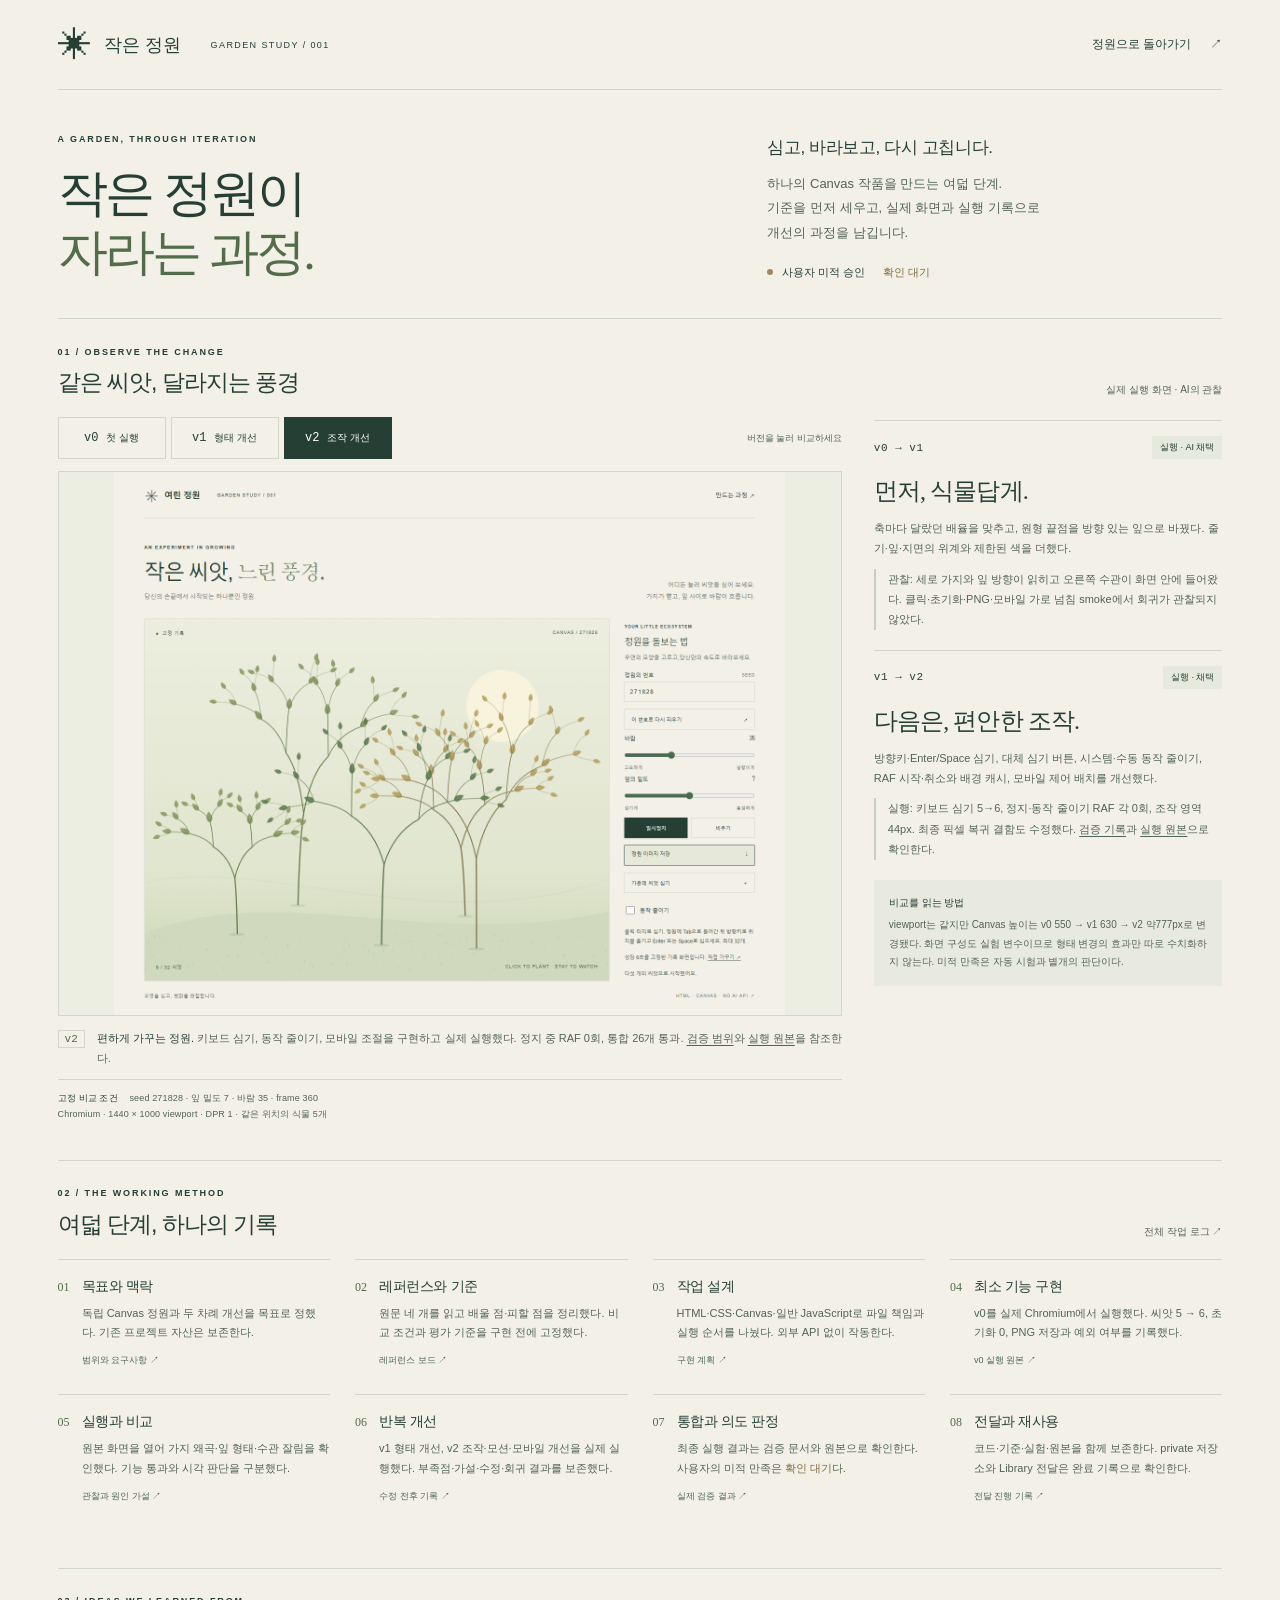
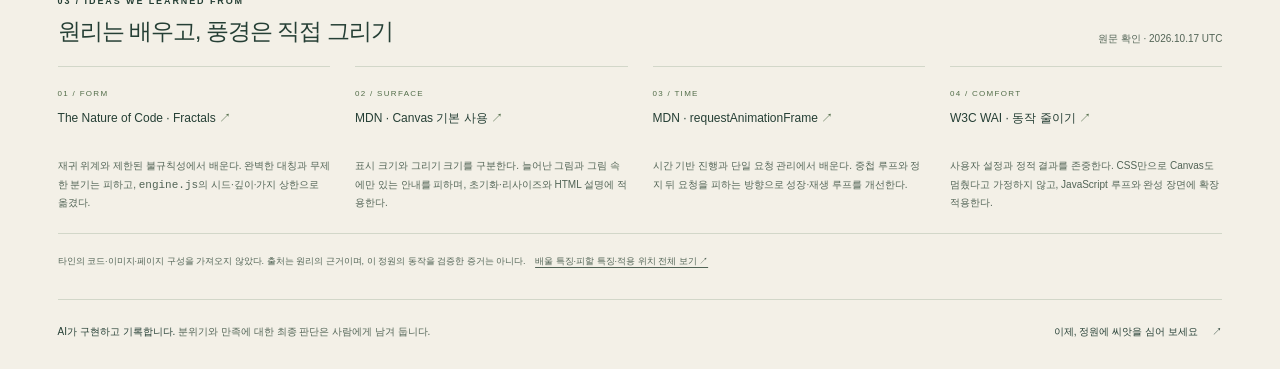
==== process.html @ 90a835bb "feat(v2): add keyboard, reduced motion and mobile controls with verified evidence" ====
<!doctype html>
<html lang="ko">
<head>
  <meta charset="utf-8">
  <meta name="viewport" content="width=device-width, initial-scale=1">
  <meta name="theme-color" content="#f3f0e7">
  <title>작은 정원 — 만드는 과정</title>
  <link rel="icon" href="data:,">
  <link rel="stylesheet" href="process.css">
</head>
<body>
  <a class="skip-link" href="#process">본문으로 건너뛰기</a>
  <div class="page">
    <header class="masthead">
      <a class="brand" href="index.html"><span class="brand-mark" aria-hidden="true">✳</span> 작은 정원 <span class="edition">GARDEN STUDY / 001</span></a>
      <a class="return-link" href="index.html">정원으로 돌아가기 <span aria-hidden="true">↗</span></a>
    </header>

    <main id="process">
      <section class="introduction" aria-labelledby="page-title">
        <div>
          <p class="eyebrow">A GARDEN, THROUGH ITERATION</p>
          <h1 id="page-title">작은 정원이<br> <em>자라는 과정.</em></h1>
        </div>
        <div class="intro-copy">
          <p class="lead">심고, 바라보고, 다시 고칩니다.</p>
          <p>하나의 Canvas 작품을 만드는 여덟 단계.<br>기준을 먼저 세우고, 실제 화면과 실행 기록으로<br class="desktop-break"> 개선의 과정을 남깁니다.</p>
          <div class="approval"><span class="status-dot" aria-hidden="true"></span><span>사용자 미적 승인 <strong>확인 대기</strong></span></div>
        </div>
      </section>

      <section class="comparison" aria-labelledby="comparison-title">
        <div class="section-heading">
          <div><p class="eyebrow">01 / OBSERVE THE CHANGE</p><h2 id="comparison-title">같은 씨앗, 달라지는 풍경</h2></div>
          <span class="section-note">실제 실행 화면 · AI의 관찰</span>
        </div>
        <div class="comparison-layout">
          <fieldset class="version-switch">
            <legend class="visually-hidden">비교할 버전 선택</legend>
            <input class="version-input" type="radio" name="version" id="version-v0">
            <input class="version-input" type="radio" name="version" id="version-v1">
            <input class="version-input" type="radio" name="version" id="version-v2" checked>
            <div class="switch-labels">
              <label for="version-v0"><b>v0</b><span>첫 실행</span></label>
              <label for="version-v1"><b>v1</b><span>형태 개선</span></label>
              <label for="version-v2"><b>v2</b><span>조작 개선</span></label>
              <span class="switch-hint">버전을 눌러 비교하세요</span>
            </div>
            <div class="frames">
              <figure class="frame frame-v0">
                <a href="evidence/v0-desktop.png" aria-label="v0 데스크톱 원본 이미지 열기"><img src="evidence/v0-desktop.png" alt="v0 정원. 원형 끝점과 가로로 넓어진 가지가 보이는 최소 기능 화면." width="1440" height="1000" loading="lazy"></a>
                <figcaption><span class="frame-number">v0</span><span><strong>동작하는 첫 정원.</strong> 씨앗 심기와 조절·저장 기능을 실행했다. 원형 잎과 서로 다른 축 배율로 가지가 도식처럼 보이고 오른쪽 수관이 잘렸다.</span></figcaption>
              </figure>
              <figure class="frame frame-v1">
                <a href="evidence/v1-desktop.png" aria-label="v1 데스크톱 원본 이미지 열기"><img src="evidence/v1-desktop.png" alt="v1 정원. 세로로 선 줄기, 방향을 가진 잎과 층진 지면을 적용한 화면." width="1440" height="1000"></a>
                <figcaption><span class="frame-number">v1</span><span><strong>식물의 형태가 읽히도록.</strong> 동일 축 배율, 곡선 가지와 방향성 잎, 제한된 색과 지면을 적용했다. AI가 원본을 비교해 렌더 개선을 채택했다.</span></figcaption>
              </figure>
              <figure class="frame frame-v2">
                <a href="evidence/v2-desktop.png" aria-label="v2 데스크톱 원본 이미지 열기"><img src="evidence/v2-desktop.png" alt="v2 고정 비교 화면. 실행 결과와 최종 판정은 별도 검증 기록에서 확인." width="1440" height="1000" loading="lazy"></a>
                <figcaption><span class="frame-number">v2</span><span><strong>편하게 가꾸는 정원.</strong> 키보드 심기, 동작 줄이기, 모바일 조절을 구현하고 실제 실행했다. 정지 중 RAF 0회, 통합 26개 통과. <a href="docs/tests.md">검증 범위</a>와 <a href="evidence/v2-run.json">실행 원본</a>을 참조한다.</span></figcaption>
              </figure>
            </div>
            <p class="protocol"><span>고정 비교 조건</span> seed 271828 · 잎 밀도 7 · 바람 35 · frame 360<br>Chromium · 1440 × 1000 viewport · DPR 1 · 같은 위치의 식물 5개</p>
          </fieldset>

          <aside class="iteration-notes" aria-label="실제 수정 요약과 비교의 한계">
            <article class="iteration-card">
              <p class="iteration-kicker">v0 → v1 <span class="pill">실행 · AI 채택</span></p>
              <h3>먼저, 식물답게.</h3>
              <p>축마다 달랐던 배율을 맞추고, 원형 끝점을 방향 있는 잎으로 바꿨다. 줄기·잎·지면의 위계와 제한된 색을 더했다.</p>
              <p class="observation">관찰: 세로 가지와 잎 방향이 읽히고 오른쪽 수관이 화면 안에 들어왔다. 클릭·초기화·PNG·모바일 가로 넘침 smoke에서 회귀가 관찰되지 않았다.</p>
            </article>
            <article class="iteration-card">
              <p class="iteration-kicker">v1 → v2 <span class="pill">실행 · 채택</span></p>
              <h3>다음은, 편안한 조작.</h3>
              <p>방향키·Enter/Space 심기, 대체 심기 버튼, 시스템·수동 동작 줄이기, RAF 시작·취소와 배경 캐시, 모바일 제어 배치를 개선했다.</p>
              <p class="observation">실행: 키보드 심기 5→6, 정지·동작 줄이기 RAF 각 0회, 조작 영역 44px. 최종 픽셀 복귀 결함도 수정했다. <a href="docs/tests.md">검증 기록</a>과 <a href="evidence/v2-run.json">실행 원본</a>으로 확인한다.</p>
            </article>
            <p class="comparison-caveat"><strong>비교를 읽는 방법</strong> viewport는 같지만 Canvas 높이는 v0 550 → v1 630 → v2 약777px로 변경됐다. 화면 구성도 실험 변수이므로 형태 변경의 효과만 따로 수치화하지 않는다. 미적 만족은 자동 시험과 별개의 판단이다.</p>
          </aside>
        </div>
      </section>

      <section class="workflow" aria-labelledby="workflow-title">
        <div class="section-heading">
          <div><p class="eyebrow">02 / THE WORKING METHOD</p><h2 id="workflow-title">여덟 단계, 하나의 기록</h2></div>
          <a class="text-link" href="docs/log.md">전체 작업 로그 <span aria-hidden="true">↗</span></a>
        </div>
        <ol class="steps">
          <li><span class="step-number">01</span><div><h3>목표와 맥락</h3><p>독립 Canvas 정원과 두 차례 개선을 목표로 정했다. 기존 프로젝트 자산은 보존한다.</p><a href="docs/requirements.md">범위와 요구사항 ↗</a></div></li>
          <li><span class="step-number">02</span><div><h3>레퍼런스와 기준</h3><p>원문 네 개를 읽고 배울 점·피할 점을 정리했다. 비교 조건과 평가 기준을 구현 전에 고정했다.</p><a href="docs/references.md">레퍼런스 보드 ↗</a></div></li>
          <li><span class="step-number">03</span><div><h3>작업 설계</h3><p>HTML·CSS·Canvas·일반 JavaScript로 파일 책임과 실행 순서를 나눴다. 외부 API 없이 작동한다.</p><a href="docs/plan.md">구현 계획 ↗</a></div></li>
          <li><span class="step-number">04</span><div><h3>최소 기능 구현</h3><p>v0를 실제 Chromium에서 실행했다. 씨앗 5 → 6, 초기화 0, PNG 저장과 예외 여부를 기록했다.</p><a href="evidence/v0-run.json">v0 실행 원본 ↗</a></div></li>
          <li><span class="step-number">05</span><div><h3>실행과 비교</h3><p>원본 화면을 열어 가지 왜곡·잎 형태·수관 잘림을 확인했다. 기능 통과와 시각 판단을 구분했다.</p><a href="docs/experiments.md">관찰과 원인 가설 ↗</a></div></li>
          <li><span class="step-number">06</span><div><h3>반복 개선</h3><p>v1 형태 개선, v2 조작·모션·모바일 개선을 실제 실행했다. 부족점·가설·수정·회귀 결과를 보존했다.</p><a href="docs/experiments.md">수정 전후 기록 ↗</a></div></li>
          <li><span class="step-number">07</span><div><h3>통합과 의도 판정</h3><p>최종 실행 결과는 검증 문서와 원본으로 확인한다. 사용자의 미적 만족은 <strong>확인 대기</strong>다.</p><a href="docs/tests.md">실제 검증 결과 ↗</a></div></li>
          <li><span class="step-number">08</span><div><h3>전달과 재사용</h3><p>코드·기준·실험·원본을 함께 보존한다. private 저장소와 Library 전달은 완료 기록으로 확인한다.</p><a href="docs/log.md">전달 진행 기록 ↗</a></div></li>
        </ol>
      </section>

      <section class="references" aria-labelledby="references-title">
        <div class="section-heading">
          <div><p class="eyebrow">03 / IDEAS WE LEARNED FROM</p><h2 id="references-title">원리는 배우고, 풍경은 직접 그리기</h2></div>
          <span class="section-note">원문 확인 · 2026.10.17 UTC</span>
        </div>
        <div class="reference-grid">
          <article><span class="reference-number">01 / FORM</span><h3><a href="https://natureofcode.com/fractals/">The Nature of Code · Fractals <span aria-hidden="true">↗</span></a></h3><p>재귀 위계와 제한된 불규칙성에서 배운다. 완벽한 대칭과 무제한 분기는 피하고, <code>engine.js</code>의 시드·깊이·가지 상한으로 옮겼다.</p></article>
          <article><span class="reference-number">02 / SURFACE</span><h3><a href="https://developer.mozilla.org/en-US/docs/Web/API/Canvas_API/Tutorial/Basic_usage">MDN · Canvas 기본 사용 <span aria-hidden="true">↗</span></a></h3><p>표시 크기와 그리기 크기를 구분한다. 늘어난 그림과 그림 속에만 있는 안내를 피하며, 초기화·리사이즈와 HTML 설명에 적용한다.</p></article>
          <article><span class="reference-number">03 / TIME</span><h3><a href="https://developer.mozilla.org/en-US/docs/Web/API/Window/requestAnimationFrame">MDN · requestAnimationFrame <span aria-hidden="true">↗</span></a></h3><p>시간 기반 진행과 단일 요청 관리에서 배운다. 중첩 루프와 정지 뒤 요청을 피하는 방향으로 성장·재생 루프를 개선한다.</p></article>
          <article><span class="reference-number">04 / COMFORT</span><h3><a href="https://www.w3.org/WAI/WCAG22/Techniques/css/C39">W3C WAI · 동작 줄이기 <span aria-hidden="true">↗</span></a></h3><p>사용자 설정과 정적 결과를 존중한다. CSS만으로 Canvas도 멈췄다고 가정하지 않고, JavaScript 루프와 완성 장면에 확장 적용한다.</p></article>
        </div>
        <p class="source-note">타인의 코드·이미지·페이지 구성을 가져오지 않았다. 출처는 원리의 근거이며, 이 정원의 동작을 검증한 증거는 아니다. <a href="docs/references.md">배울 특징·피할 특징·적용 위치 전체 보기 ↗</a></p>
      </section>

      <footer class="page-footer">
        <p><strong>AI가 구현하고 기록합니다.</strong> 분위기와 만족에 대한 최종 판단은 사람에게 남겨 둡니다.</p>
        <a href="index.html">이제, 정원에 씨앗을 심어 보세요 <span aria-hidden="true">↗</span></a>
      </footer>
    </main>
  </div>
</body>
</html>
---- process.css ----
:root{color-scheme:light;--paper:#f3f0e7;--ink:#253f35;--muted:#526456;--line:#d2d7c9;--sage:#526d49;--light:#e6eadc;--ochre:#806b3e;font-family:Arial,'Malgun Gothic',sans-serif;color:var(--ink);background:var(--paper);font-synthesis:none}
*{box-sizing:border-box}body{margin:0}a{color:inherit;text-decoration:none}a:hover{text-decoration:underline;text-underline-offset:4px}a:focus-visible{outline:3px solid #a15f32;outline-offset:5px}button,input,label,a{touch-action:manipulation}p{margin:0}h1,h2,h3{font-weight:500;margin:0}code{font:11px Consolas,monospace;overflow-wrap:anywhere}.page{max-width:1390px;padding:0 4.5%;margin:0 auto}.masthead{height:90px;display:flex;align-items:center;justify-content:space-between;border-bottom:1px solid var(--line);gap:20px}.brand{font-size:18px;font-weight:700;display:flex;align-items:center;gap:12px}.brand-mark{font-size:34px;font-weight:400;line-height:1}.edition{font-size:9px;font-weight:400;letter-spacing:1.4px;margin-left:18px}.return-link{font-size:12px}.return-link span{margin-left:16px}.introduction{display:grid;grid-template-columns:1.45fr 1fr;gap:50px;align-items:end;padding:42px 0 36px}.eyebrow{font-size:9px;letter-spacing:1.9px;font-weight:600;line-height:1.5}h1{font-size:50px;line-height:1.18;letter-spacing:-2.8px;margin-top:17px}h1 em{font-family:Georgia,'Batang',serif;font-style:normal;color:var(--sage)}.intro-copy{padding-bottom:2px}.intro-copy>p{font-size:13px;line-height:1.85;color:var(--muted)}.intro-copy .lead{font-size:17px;color:var(--ink);margin-bottom:9px;letter-spacing:-.4px}.approval{display:flex;align-items:center;gap:9px;margin-top:20px;font-size:11px}.approval strong{font-weight:600;margin-left:14px;color:var(--ochre)}.status-dot{height:6px;width:6px;border-radius:50%;background:#a18b59;flex:none}.section-heading{display:flex;justify-content:space-between;align-items:flex-end;gap:20px;margin-bottom:19px}.section-heading h2{font-size:23px;letter-spacing:-1px;margin-top:8px}.section-note,.text-link{font-size:10px;color:var(--muted);line-height:1.6}.comparison{border-top:1px solid var(--line);padding-top:27px}.comparison-layout{display:grid;grid-template-columns:minmax(0,1.8fr) minmax(250px,.8fr);gap:32px;align-items:start}.version-switch{margin:0;padding:0;border:0;min-width:0}.version-input,.visually-hidden{position:absolute;width:1px;height:1px;padding:0;margin:-1px;overflow:hidden;clip:rect(0,0,0,0);white-space:nowrap;border:0}.switch-labels{display:flex;align-items:center;gap:5px;padding-bottom:12px}.switch-labels label{display:flex;gap:8px;align-items:center;justify-content:center;min-height:42px;min-width:108px;padding:9px 13px;border:1px solid var(--line);cursor:pointer;font-size:10px;transition:background .15s,color .15s}.switch-labels b{font:12px Consolas,monospace}.switch-labels label:hover{background:#e7eadf}.switch-hint{margin-left:auto;color:var(--muted);font-size:9px}#version-v0:checked~.switch-labels label[for=version-v0],#version-v1:checked~.switch-labels label[for=version-v1],#version-v2:checked~.switch-labels label[for=version-v2]{background:var(--ink);border-color:var(--ink);color:#fff}#version-v0:focus-visible~.switch-labels label[for=version-v0],#version-v1:focus-visible~.switch-labels label[for=version-v1],#version-v2:focus-visible~.switch-labels label[for=version-v2]{outline:3px solid #a15f32;outline-offset:3px}.frame{display:none;margin:0}.frame>a{display:block;border:1px solid var(--line);background:#eceee2}.frame img{display:block;width:100%;height:auto;aspect-ratio:1.44;object-fit:contain}#version-v0:checked~.frames .frame-v0,#version-v1:checked~.frames .frame-v1,#version-v2:checked~.frames .frame-v2{display:block}figcaption{display:flex;align-items:flex-start;gap:12px;font-size:11px;line-height:1.75;padding:13px 0 11px;color:var(--muted)}figcaption strong{font-weight:500;color:var(--ink)}figcaption a{text-decoration:underline;text-underline-offset:3px}.frame-number{font:11px Consolas,monospace;color:var(--sage);border:1px solid var(--line);padding:2px 6px;flex:none;margin-top:1px}.protocol{font-size:9px;line-height:1.8;color:var(--muted);border-top:1px solid var(--line);padding-top:10px;letter-spacing:.15px}.protocol>span{display:inline-block;color:var(--ink);margin-right:9px}.iteration-notes{padding-top:3px}.iteration-card{padding:15px 0 20px;border-top:1px solid var(--line)}.iteration-kicker{display:flex;align-items:center;justify-content:space-between;gap:10px;font:11px Consolas,monospace;letter-spacing:.5px}.pill{font:9px Arial,'Malgun Gothic',sans-serif;letter-spacing:0;background:var(--light);padding:5px 8px;white-space:nowrap}.pill.pending{background:#ebe4d3;color:#77643b}.iteration-card h3{font-family:Georgia,'Batang',serif;font-size:24px;letter-spacing:-.9px;margin:16px 0 11px}.iteration-card>p:not(.iteration-kicker){font-size:11px;line-height:1.85;color:var(--muted)}.iteration-card .observation{margin-top:10px;padding-left:12px;border-left:2px solid #c5cfba}.observation a,.comparison-caveat a{text-decoration:underline;text-underline-offset:3px}.comparison-caveat{font-size:10px;line-height:1.85;color:var(--muted);padding:14px 15px;background:#e9eadf}.comparison-caveat strong{display:block;font-weight:500;color:var(--ink);margin-bottom:4px}.workflow,.references{margin-top:38px;padding-top:26px;border-top:1px solid var(--line)}.steps{list-style:none;display:grid;grid-template-columns:repeat(4,minmax(0,1fr));margin:0;padding:0;gap:0 25px}.steps li{display:flex;gap:12px;padding:18px 0 19px;border-top:1px solid var(--line)}.step-number{font:12px Georgia,serif;color:var(--sage);padding-top:2px;flex:none}.steps h3{font-size:14px;letter-spacing:-.4px;margin-bottom:8px}.steps p{font-size:11px;color:var(--muted);line-height:1.8}.steps p strong{color:var(--ochre);font-weight:500}.steps a{display:inline-block;margin-top:8px;font-size:9px;color:#4d6950;min-height:24px;padding:3px 0}.reference-grid{display:grid;grid-template-columns:repeat(4,minmax(0,1fr));gap:25px}.reference-grid article{border-top:1px solid var(--line);padding-top:15px}.reference-number{font-size:8px;letter-spacing:1.3px;color:var(--sage)}.reference-grid h3{font-size:12px;line-height:1.6;margin:9px 0 10px;min-height:38px}.reference-grid h3 span{color:var(--sage)}.reference-grid p{font-size:10px;line-height:1.85;color:var(--muted)}.source-note{font-size:9px;line-height:1.85;color:var(--muted);padding-top:19px;margin-top:20px;border-top:1px solid var(--line)}.source-note a{margin-left:7px;text-decoration:underline;text-underline-offset:3px}.page-footer{border-top:1px solid var(--line);padding:23px 0 28px;margin-top:29px;display:flex;gap:20px;justify-content:space-between;align-items:center;font-size:10px;line-height:1.85;color:var(--muted)}.page-footer strong{font-weight:500;color:var(--ink)}.page-footer>a{color:var(--ink);white-space:nowrap}.page-footer>a span{margin-left:12px}.skip-link{position:absolute;top:-100px;left:16px;z-index:3;padding:12px 16px;background:var(--ink);color:white;font-size:13px}.skip-link:focus{top:12px}
@media(min-width:1600px){.page{padding:0 55px}}
@media(max-width:1000px){.comparison-layout{grid-template-columns:minmax(0,1.6fr) minmax(225px,1fr);gap:24px}.switch-hint{display:none}.switch-labels label{min-width:90px;padding:9px 11px}.steps,.reference-grid{grid-template-columns:repeat(2,minmax(0,1fr))}.reference-grid{row-gap:23px}.reference-grid h3{min-height:0}.iteration-card h3{font-size:22px}.introduction{grid-template-columns:1.2fr 1fr;gap:30px}.edition{margin-left:10px}.page-footer{align-items:flex-start}}
@media(max-width:720px){.page{padding:0 20px}.masthead{height:74px;gap:12px}.brand{font-size:16px;gap:8px}.brand-mark{font-size:29px}.edition{display:none}.return-link{font-size:10px}.return-link span{margin-left:4px}.introduction{grid-template-columns:1fr;gap:23px;padding:31px 0 29px}h1{font-size:40px;letter-spacing:-2px;margin-top:13px}h1 br{display:none}.intro-copy>p{font-size:12px}.intro-copy .lead{font-size:16px;margin-bottom:6px}.desktop-break{display:none}.approval{margin-top:14px}.comparison{padding-top:23px}.section-heading{gap:12px;align-items:flex-start;margin-bottom:16px}.section-heading h2{font-size:20px;letter-spacing:-.8px;margin-top:7px}.section-note{max-width:97px;text-align:right;font-size:9px;padding-top:1px}.comparison-layout{grid-template-columns:1fr;gap:24px}.switch-labels{gap:6px}.switch-labels label{min-height:44px;min-width:0;flex:1;padding:9px 7px}.frame img{width:100%}figcaption{font-size:11px;padding-top:12px}.protocol{font-size:9px}.iteration-notes{display:grid;grid-template-columns:1fr 1fr;gap:0 18px}.iteration-card{padding:14px 0}.iteration-kicker{display:block;font-size:10px}.pill{display:table;margin-top:9px}.iteration-card h3{font-size:20px;margin:13px 0 10px;line-height:1.35}.iteration-card>p:not(.iteration-kicker){font-size:10px}.iteration-card .observation{padding-left:9px}.comparison-caveat{grid-column:1/-1;margin-top:3px}.workflow,.references{margin-top:30px;padding-top:23px}.steps{gap:0 20px}.steps li{gap:9px;padding:15px 0}.steps h3{font-size:13px}.steps p{font-size:10px;line-height:1.9}.steps a{font-size:9px;min-height:32px;padding:7px 0}.reference-grid{gap:20px}.reference-grid h3{font-size:11px}.reference-grid p{font-size:10px}.text-link{font-size:9px;text-align:right;max-width:70px}.source-note{font-size:9px}.source-note a{display:inline-block;margin:5px 0 0}.page-footer{display:block;margin-top:24px;padding-top:20px;font-size:10px}.page-footer>a{display:inline-block;margin-top:15px;min-height:35px}.eyebrow{font-size:8px;letter-spacing:1.5px}}
@media(max-width:370px){.page{padding:0 16px}h1{font-size:35px}.iteration-notes{grid-template-columns:1fr}.comparison-caveat{grid-column:auto}.iteration-kicker{display:flex}.pill{display:inline-block;margin:0}.steps,.reference-grid{gap:0 15px}.reference-grid article{margin-bottom:17px}.switch-labels label{gap:5px}}
@media(prefers-reduced-motion:reduce){*,*::before,*::after{scroll-behavior:auto!important;transition:none!important}}
@media print{.page{max-width:none;padding:0}.masthead{height:60px}.return-link,.skip-link,.switch-labels,.approval .status-dot{display:none}.introduction{padding:24px 0;grid-template-columns:1fr 1fr}h1{font-size:36px}.comparison-layout{display:block}.frames .frame{display:block!important;break-inside:avoid;margin-bottom:20px}.frame img{max-height:400px;object-fit:contain}.iteration-notes{display:grid;grid-template-columns:1fr 1fr;gap:20px}.comparison-caveat{grid-column:1/-1}.steps,.reference-grid{grid-template-columns:repeat(2,minmax(0,1fr))}.steps li,.reference-grid article{break-inside:avoid}.source-note{margin-top:12px}a{color:var(--ink)}}
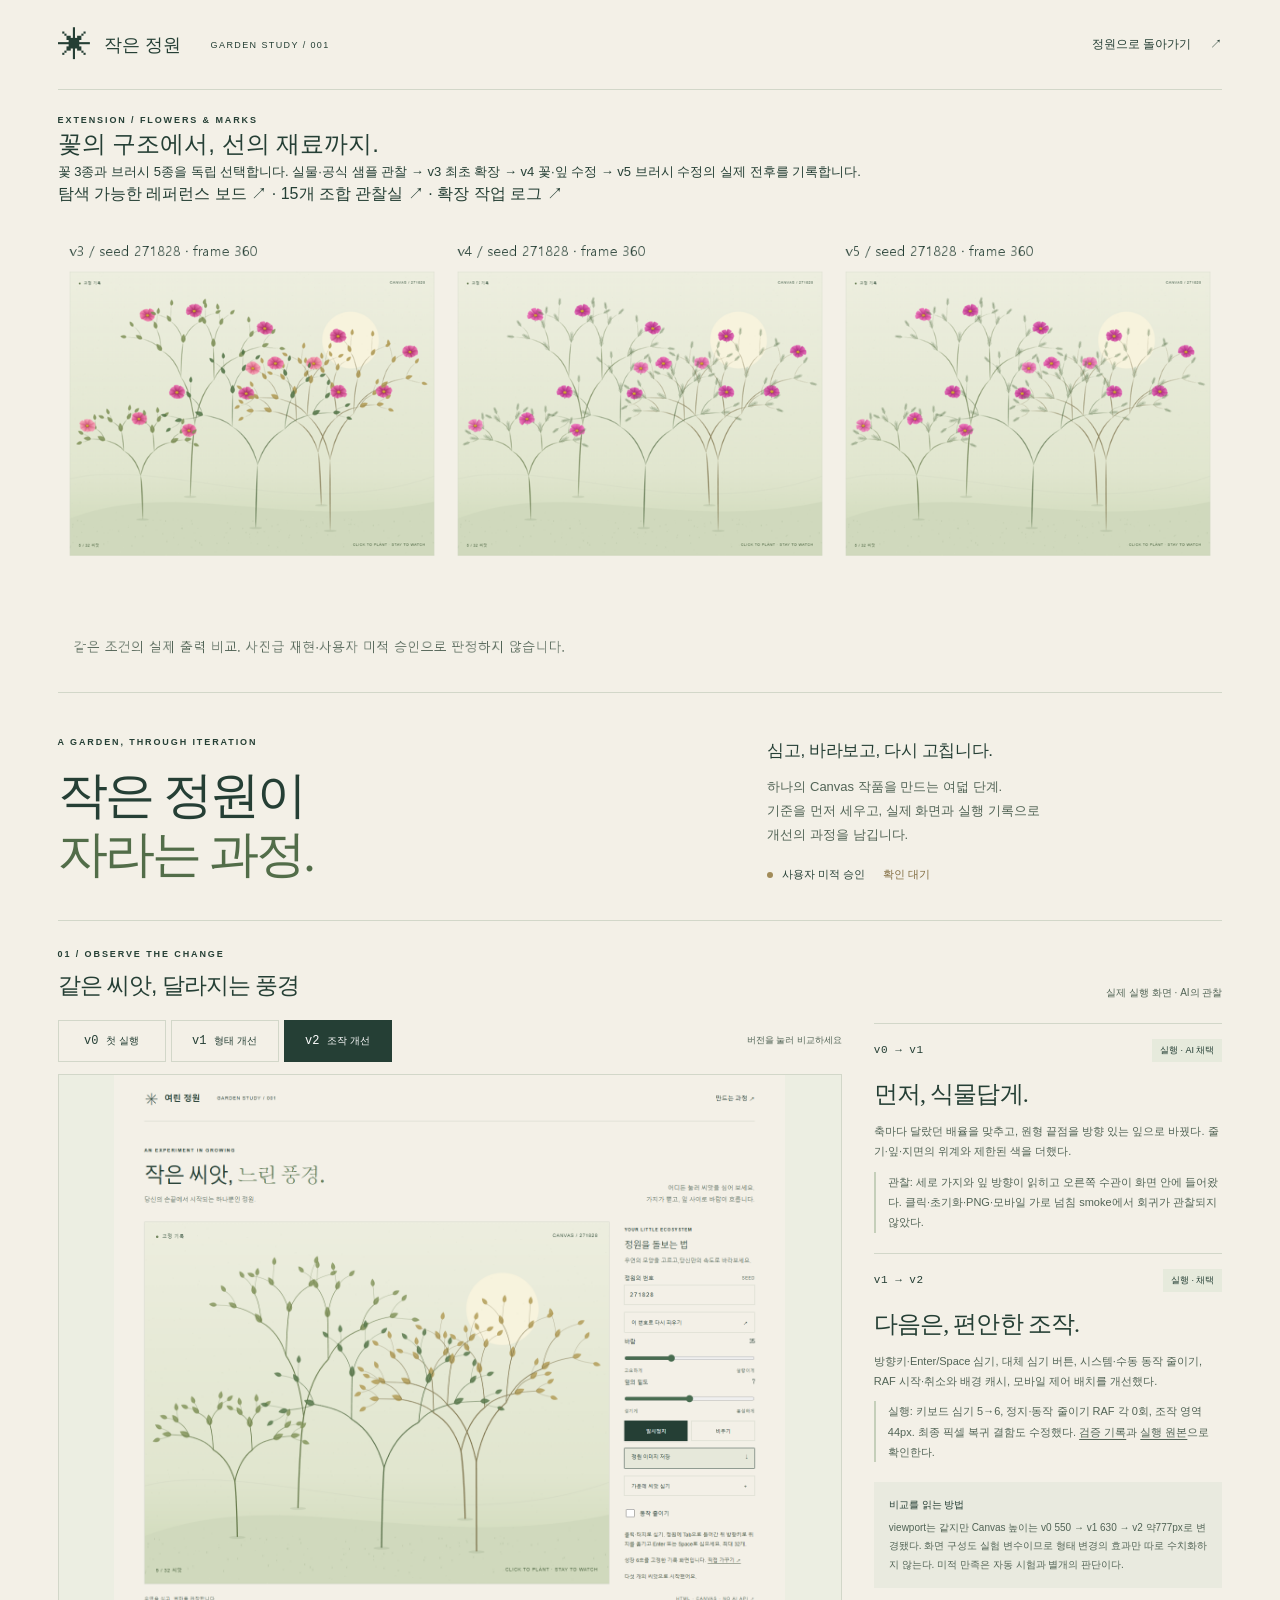
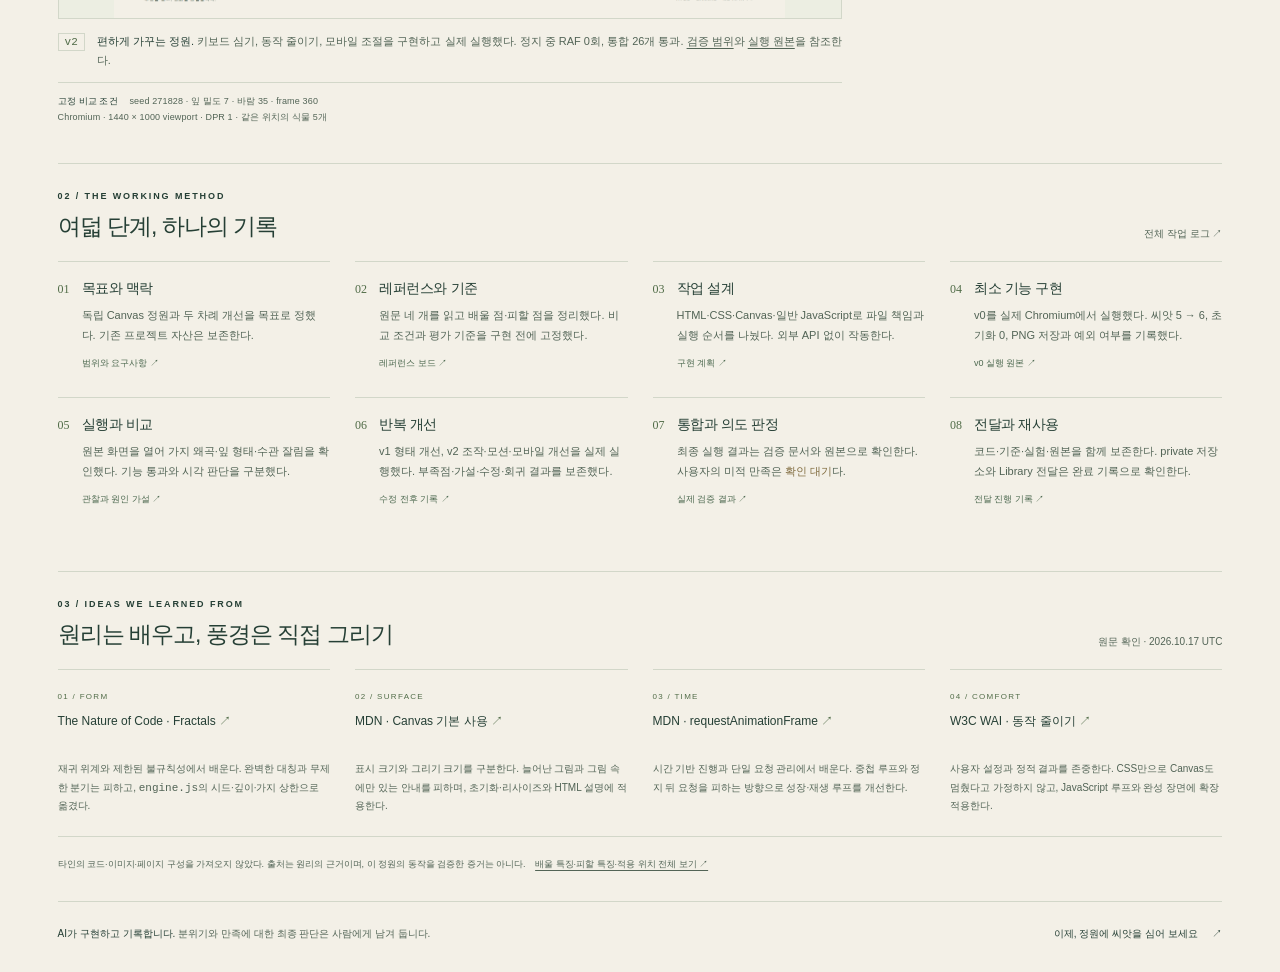
==== commit 6f1d1e8a: "feat(v5): refine mark textures and publish traceable botanical reference board" ====
--- a/process.html
+++ b/process.html
@@ -17,6 +17,8 @@
     </header>
 
     <main id="process">
+      <section style="padding:24px 0;border-bottom:1px solid #d2d7c9"><p class="eyebrow">EXTENSION / FLOWERS & MARKS</p><h2>꽃의 구조에서, 선의 재료까지.</h2><p style="font-size:13px;line-height:1.9">꽃 3종과 브러시 5종을 독립 선택합니다. 실물·공식 샘플 관찰 → v3 최초 확장 → v4 꽃·잎 수정 → v5 브러시 수정의 실제 전후를 기록합니다.</p><p><a href="reference.html">탐색 가능한 레퍼런스 보드 ↗</a> · <a href="study.html">15개 조합 관찰실 ↗</a> · <a href="docs/extension/log.md">확장 작업 로그 ↗</a></p><a href="evidence/extension/garden-evolution.png"><img src="evidence/extension/garden-evolution.png" alt="v3 최초 확장, v4 꽃 개선, v5 브러시 개선의 같은 조건 전체 정원 비교" style="display:block;width:100%;height:auto;margin-top:20px"></a></section>
+
       <section class="introduction" aria-labelledby="page-title">
         <div>
           <p class="eyebrow">A GARDEN, THROUGH ITERATION</p>
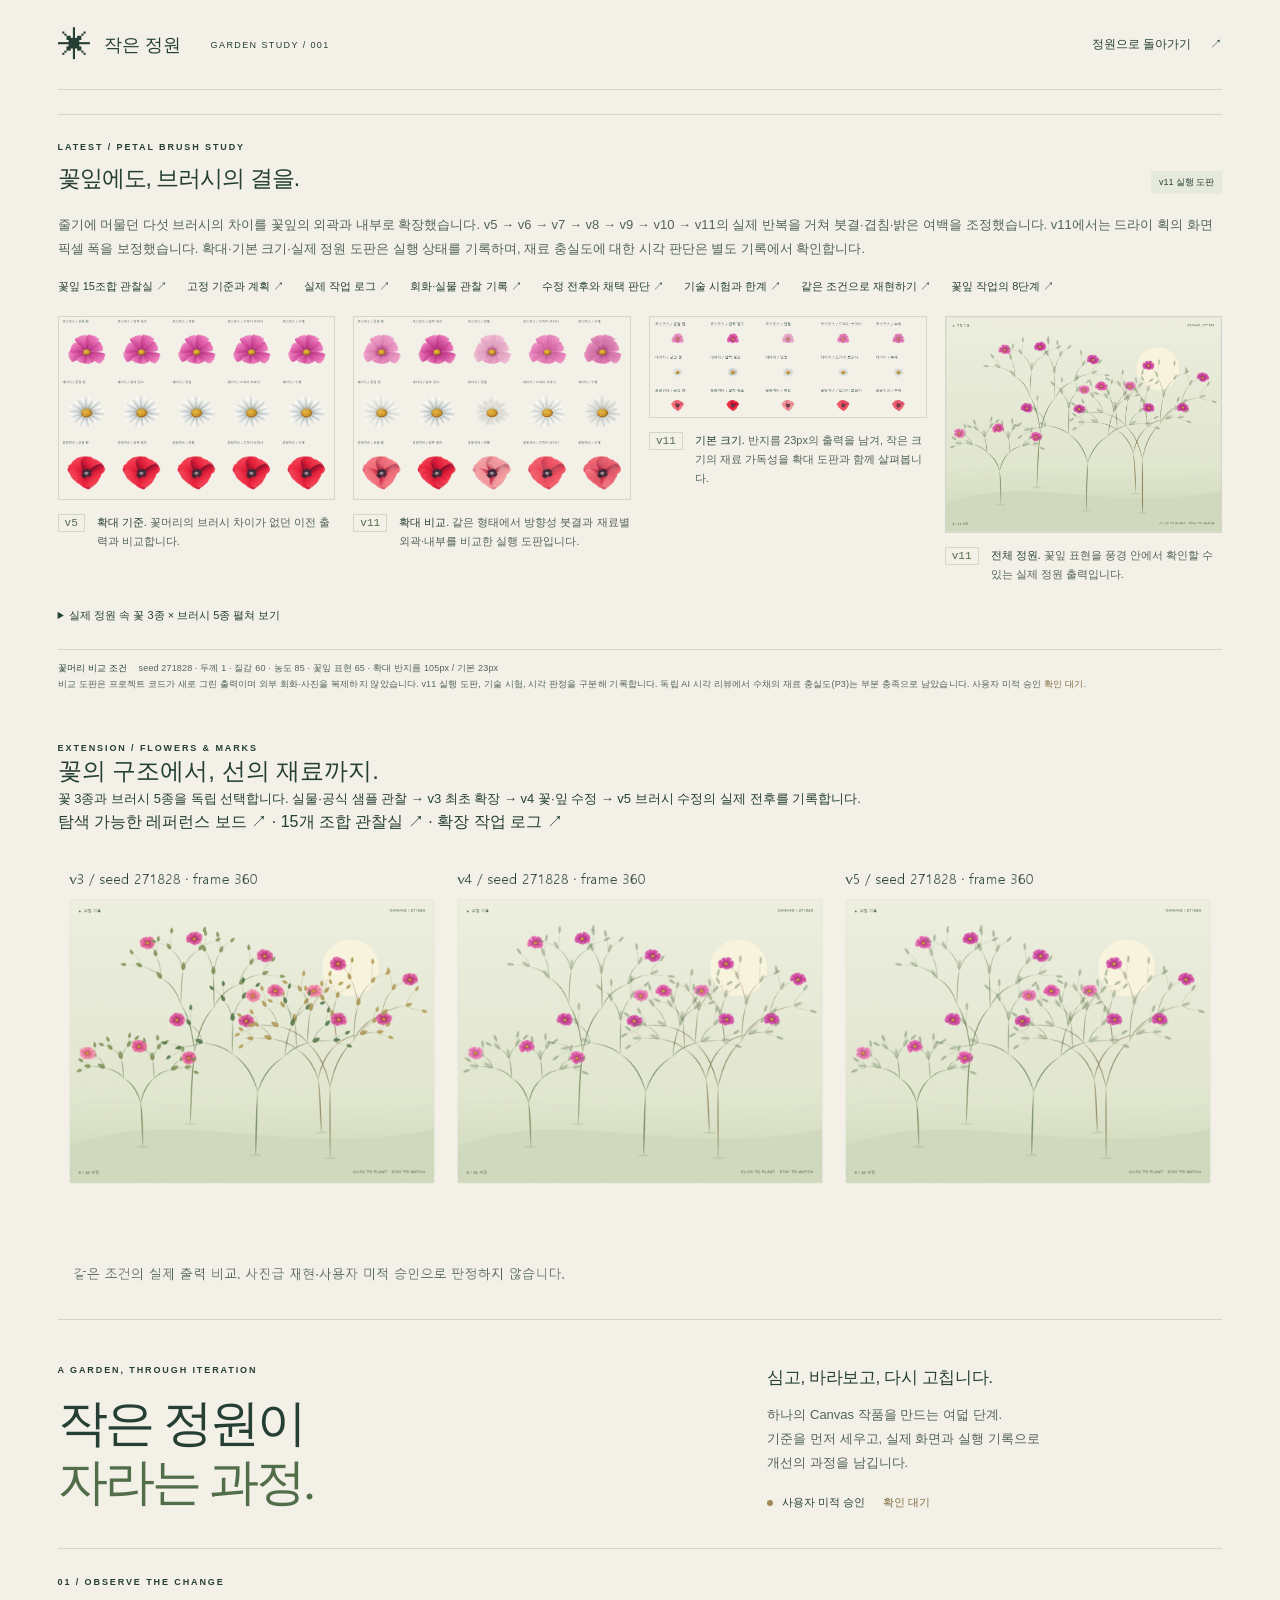
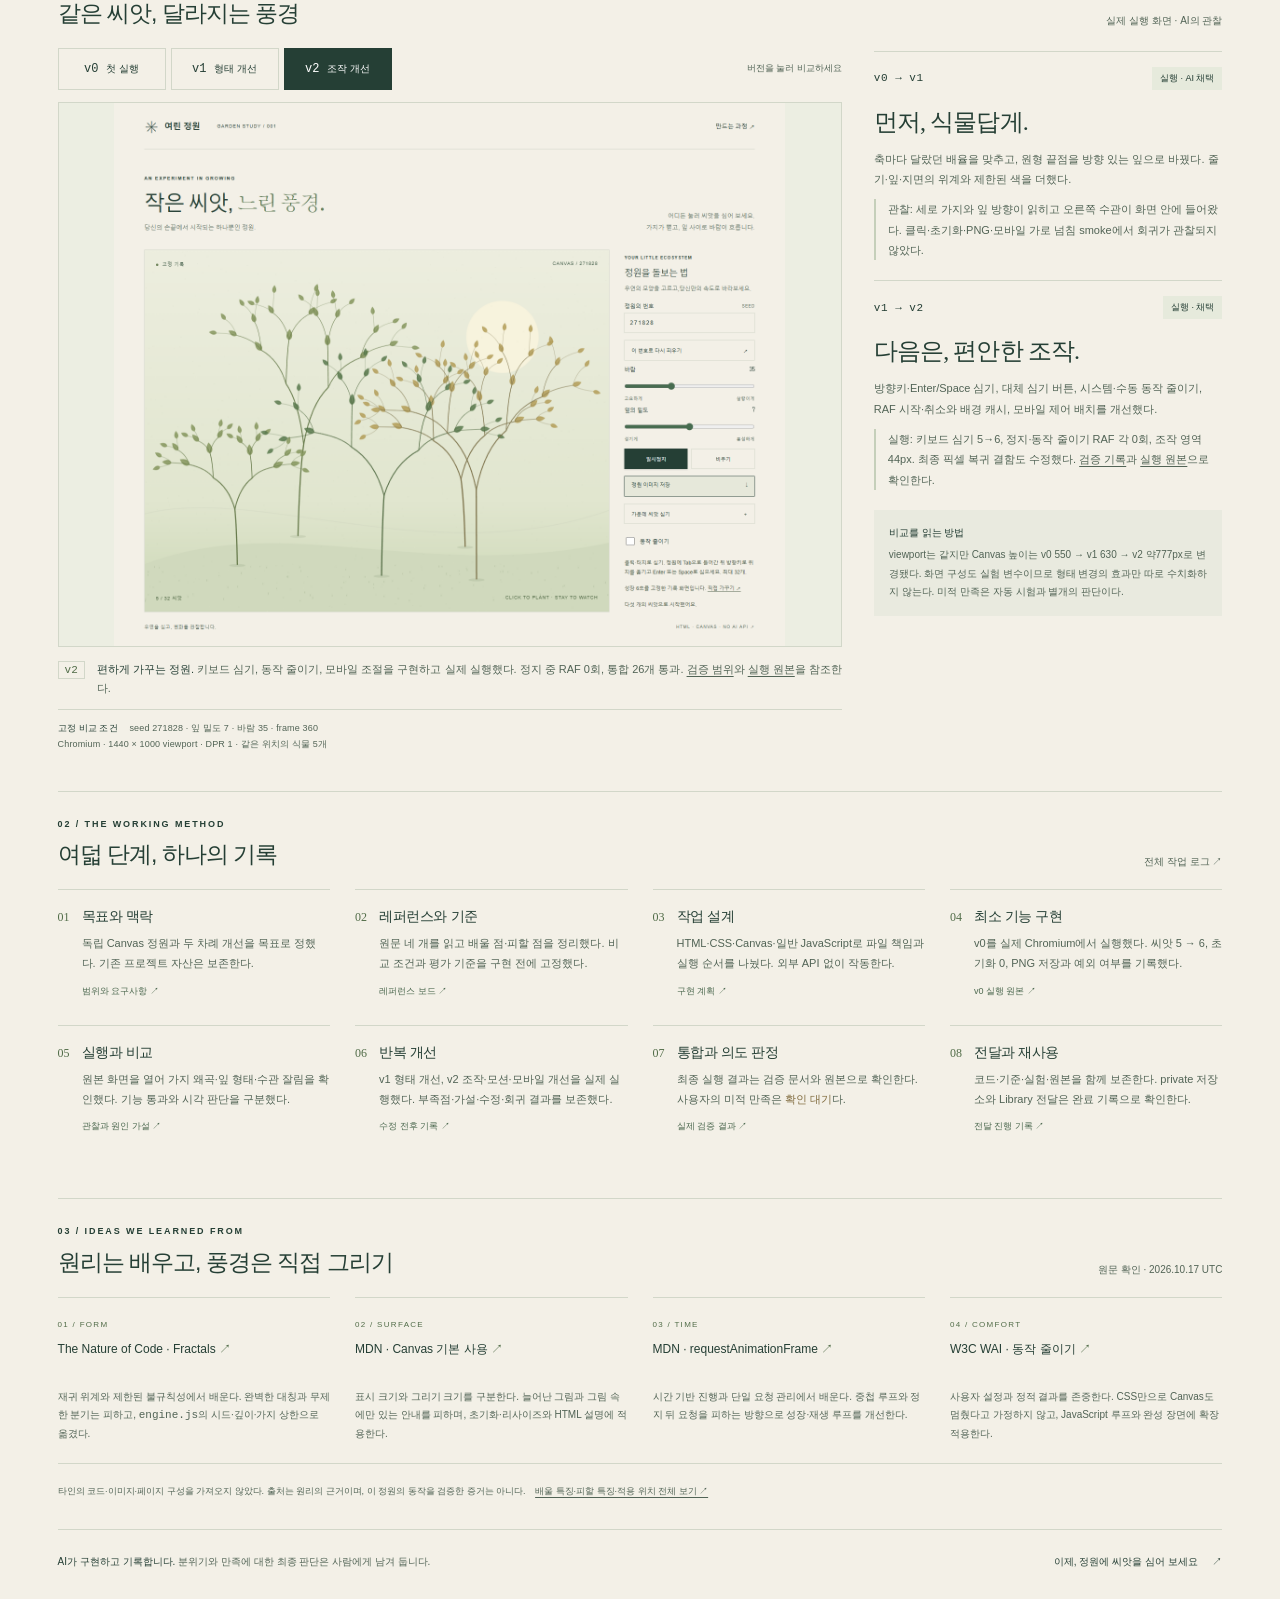
==== commit 5967d30e: "feat: finalize petal materials at native garden scale with reproducible evidence (v11)" ====
--- a/process.html
+++ b/process.html
@@ -17,6 +17,52 @@
     </header>
 
     <main id="process">
+      <!-- PETAL-STUDY-UPDATE:START -->
+      <section class="workflow" id="petal-brush-study" aria-labelledby="petal-brush-title" style="margin-top:24px;padding-bottom:25px">
+        <div class="section-heading">
+          <div><p class="eyebrow">LATEST / PETAL BRUSH STUDY</p><h2 id="petal-brush-title">꽃잎에도, 브러시의 결을.</h2></div>
+          <span class="pill">v11 실행 도판</span>
+        </div>
+        <p style="font-size:13px;line-height:1.9;color:var(--muted)">줄기에 머물던 다섯 브러시의 차이를 꽃잎의 외곽과 내부로 확장했습니다. v5 → v6 → v7 → v8 → v9 → v10 → v11의 실제 반복을 거쳐 붓결·겹침·밝은 여백을 조정했습니다. v11에서는 드라이 획의 화면 픽셀 폭을 보정했습니다. 확대·기본 크기·실제 정원 도판은 실행 상태를 기록하며, 재료 충실도에 대한 시각 판단은 별도 기록에서 확인합니다.</p>
+        <nav aria-label="꽃잎 브러시 후속 작업 자료" style="display:flex;flex-wrap:wrap;gap:4px 20px;font-size:11px;line-height:2.2;margin-top:12px">
+          <a href="petal-study.html">꽃잎 15조합 관찰실 ↗</a>
+          <a href="docs/petals/plan.md">고정 기준과 계획 ↗</a>
+          <a href="docs/petals/log.md">실제 작업 로그 ↗</a>
+          <a href="docs/petals/reference-observations.md">회화·실물 관찰 기록 ↗</a>
+          <a href="docs/petals/comparison.md">수정 전후와 채택 판단 ↗</a>
+          <a href="docs/petals/tests.md">기술 시험과 한계 ↗</a>
+          <a href="docs/petals/reproduce.md">같은 조건으로 재현하기 ↗</a>
+          <a href="docs/petals/eight-stages.md">꽃잎 작업의 8단계 ↗</a>
+        </nav>
+        <div style="display:grid;grid-template-columns:repeat(auto-fit,minmax(min(100%,250px),1fr));gap:18px;margin-top:18px">
+          <figure style="margin:0;min-width:0">
+            <a href="evidence/petals/v5-large.png" aria-label="v5 꽃잎 확대 기준 도판 원본 열기"><img src="evidence/petals/v5-large.png" alt="v5 꽃잎 확대 기준 도판. 꽃 세 종과 브러시 다섯 종의 비교." loading="lazy" style="display:block;width:100%;height:auto;border:1px solid var(--line)"></a>
+            <figcaption><span class="frame-number">v5</span><span><strong>확대 기준.</strong> 꽃머리의 브러시 차이가 없던 이전 출력과 비교합니다.</span></figcaption>
+          </figure>
+          <figure style="margin:0;min-width:0">
+            <a href="evidence/petals/v11-large.png" aria-label="v11 꽃잎 확대 비교 도판 원본 열기"><img src="evidence/petals/v11-large.png" alt="v11 꽃잎 확대 실행 도판. 꽃 세 종과 브러시 다섯 종의 외곽과 내부 표현 비교." loading="lazy" style="display:block;width:100%;height:auto;border:1px solid var(--line)"></a>
+            <figcaption><span class="frame-number">v11</span><span><strong>확대 비교.</strong> 같은 형태에서 방향성 붓결과 재료별 외곽·내부를 비교한 실행 도판입니다.</span></figcaption>
+          </figure>
+          <figure style="margin:0;min-width:0">
+            <a href="evidence/petals/v11-basic.png" aria-label="v11 꽃잎 기본 크기 비교 도판 원본 열기"><img src="evidence/petals/v11-basic.png" alt="v11 꽃잎 기본 크기 실행 도판. 반지름 23픽셀의 꽃 세 종과 브러시 다섯 종 비교." loading="lazy" style="display:block;width:100%;height:auto;border:1px solid var(--line)"></a>
+            <figcaption><span class="frame-number">v11</span><span><strong>기본 크기.</strong> 반지름 23px의 출력을 남겨, 작은 크기의 재료 가독성을 확대 도판과 함께 살펴봅니다.</span></figcaption>
+          </figure>
+          <figure style="margin:0;min-width:0">
+            <a href="evidence/petals/v11-garden.png" aria-label="v11 꽃잎 브러시 전체 정원 도판 원본 열기"><img src="evidence/petals/v11-garden.png" alt="v11 꽃잎 브러시 전체 정원 실행 도판." loading="lazy" style="display:block;width:100%;height:auto;border:1px solid var(--line)"></a>
+            <figcaption><span class="frame-number">v11</span><span><strong>전체 정원.</strong> 꽃잎 표현을 풍경 안에서 확인할 수 있는 실제 정원 출력입니다.</span></figcaption>
+          </figure>
+        </div>
+        <details style="margin:3px 0 15px;font-size:11px;line-height:1.8">
+          <summary style="cursor:pointer;padding:8px 0">실제 정원 속 꽃 3종 × 브러시 5종 펼쳐 보기</summary>
+          <figure style="margin:8px 0 0">
+            <a href="evidence/petals/v11-in-garden.png" aria-label="v11 실제 정원 속 15조합 도판 원본 열기"><img src="evidence/petals/v11-in-garden.png" alt="v11 실제 정원 속 꽃머리 15조합. 코스모스·데이지·양귀비의 행과 펜·먹·연필·드라이·수채의 열을 나란히 비교." loading="lazy" style="display:block;width:100%;max-width:1000px;height:auto;border:1px solid var(--line)"></a>
+            <figcaption><span class="frame-number">v11</span><span><strong>정원 속 15조합.</strong> 각 재료를 실제 정원에 적용한 장면을 모았습니다. 표본의 확대 효과와 정원 안의 가독성을 나누어 관찰합니다.</span></figcaption>
+          </figure>
+        </details>
+        <p class="protocol"><span>꽃머리 비교 조건</span> seed 271828 · 두께 1 · 질감 60 · 농도 85 · 꽃잎 표현 65 · 확대 반지름 105px / 기본 23px<br>비교 도판은 프로젝트 코드가 새로 그린 출력이며 외부 회화·사진을 복제하지 않았습니다. v11 실행 도판, <a href="docs/petals/tests.md">기술 시험</a>, <a href="docs/petals/comparison.md">시각 판정</a>을 구분해 기록합니다. 독립 AI 시각 리뷰에서 수채의 재료 충실도(P3)는 부분 충족으로 남았습니다. 사용자 미적 승인 <strong style="color:var(--ochre);font-weight:500">확인 대기</strong>.</p>
+      </section>
+      <!-- PETAL-STUDY-UPDATE:END -->
+
       <section style="padding:24px 0;border-bottom:1px solid #d2d7c9"><p class="eyebrow">EXTENSION / FLOWERS & MARKS</p><h2>꽃의 구조에서, 선의 재료까지.</h2><p style="font-size:13px;line-height:1.9">꽃 3종과 브러시 5종을 독립 선택합니다. 실물·공식 샘플 관찰 → v3 최초 확장 → v4 꽃·잎 수정 → v5 브러시 수정의 실제 전후를 기록합니다.</p><p><a href="reference.html">탐색 가능한 레퍼런스 보드 ↗</a> · <a href="study.html">15개 조합 관찰실 ↗</a> · <a href="docs/extension/log.md">확장 작업 로그 ↗</a></p><a href="evidence/extension/garden-evolution.png"><img src="evidence/extension/garden-evolution.png" alt="v3 최초 확장, v4 꽃 개선, v5 브러시 개선의 같은 조건 전체 정원 비교" style="display:block;width:100%;height:auto;margin-top:20px"></a></section>
 
       <section class="introduction" aria-labelledby="page-title">
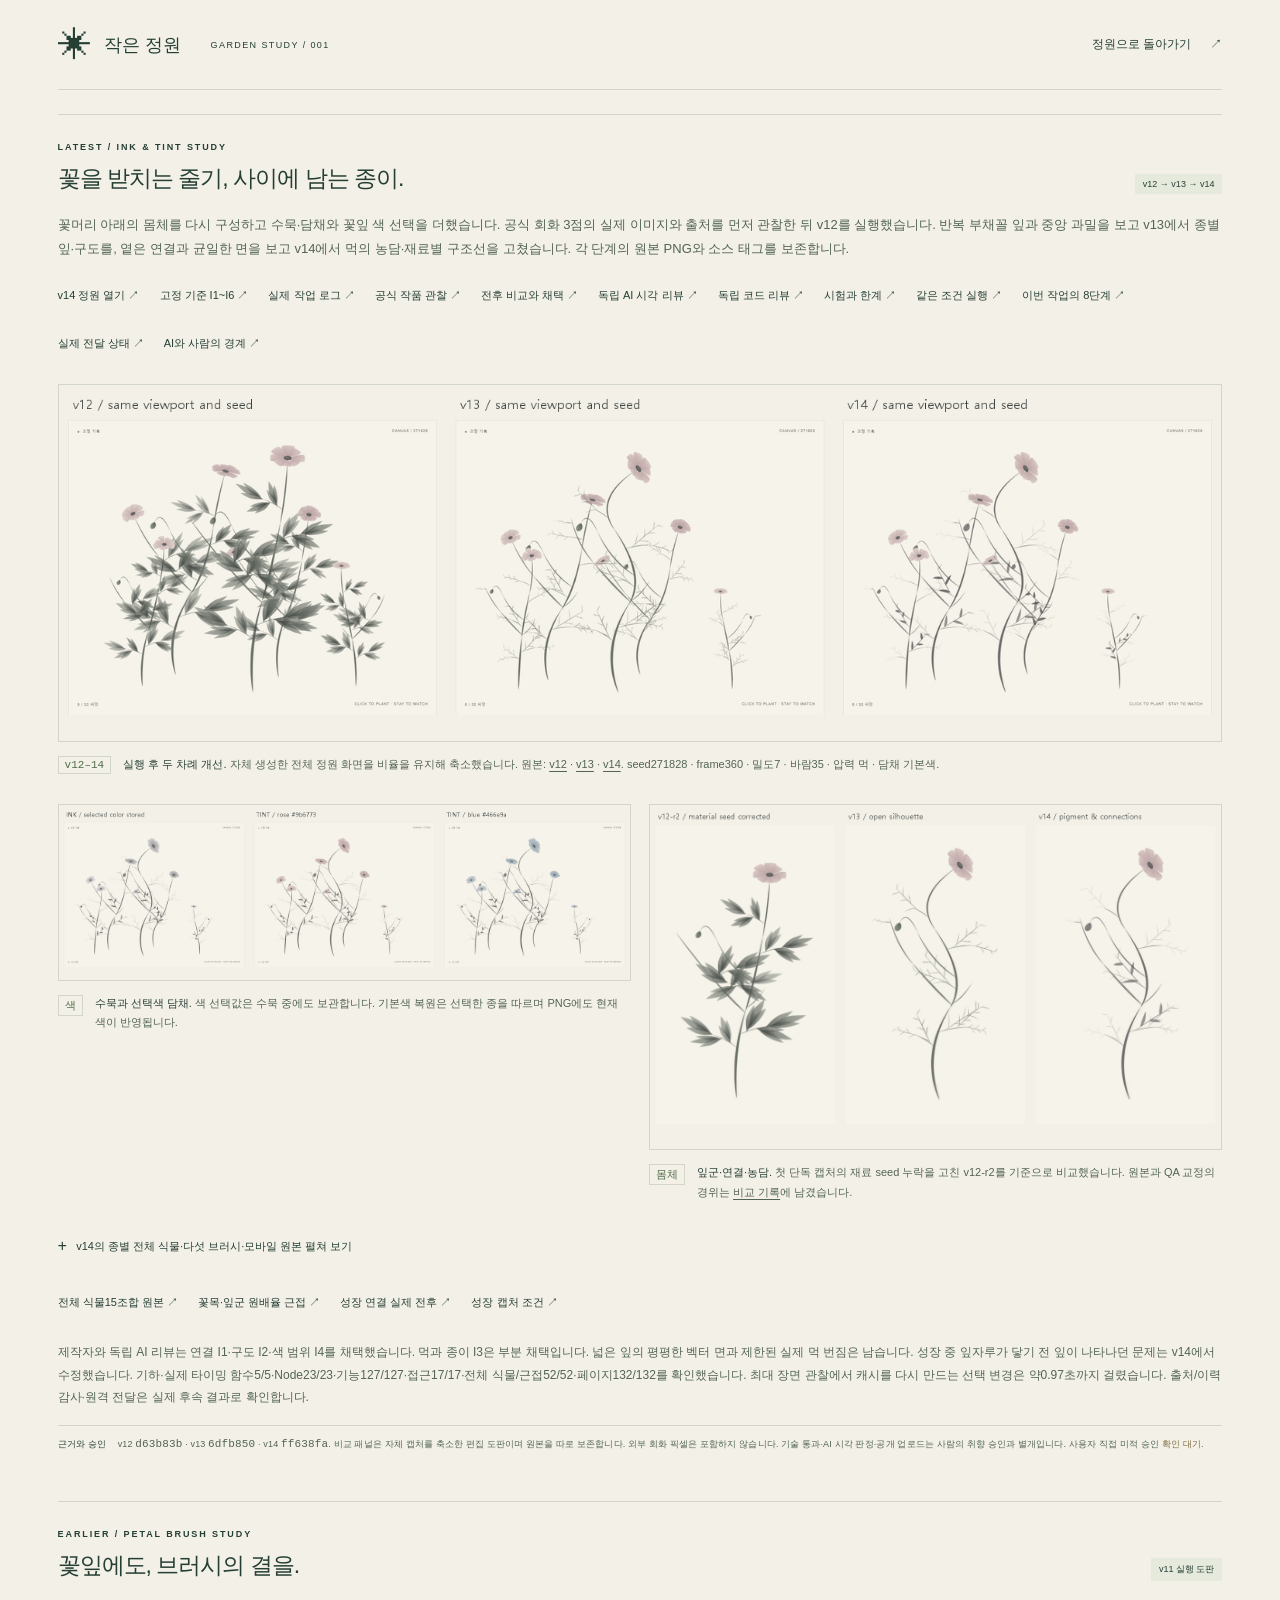
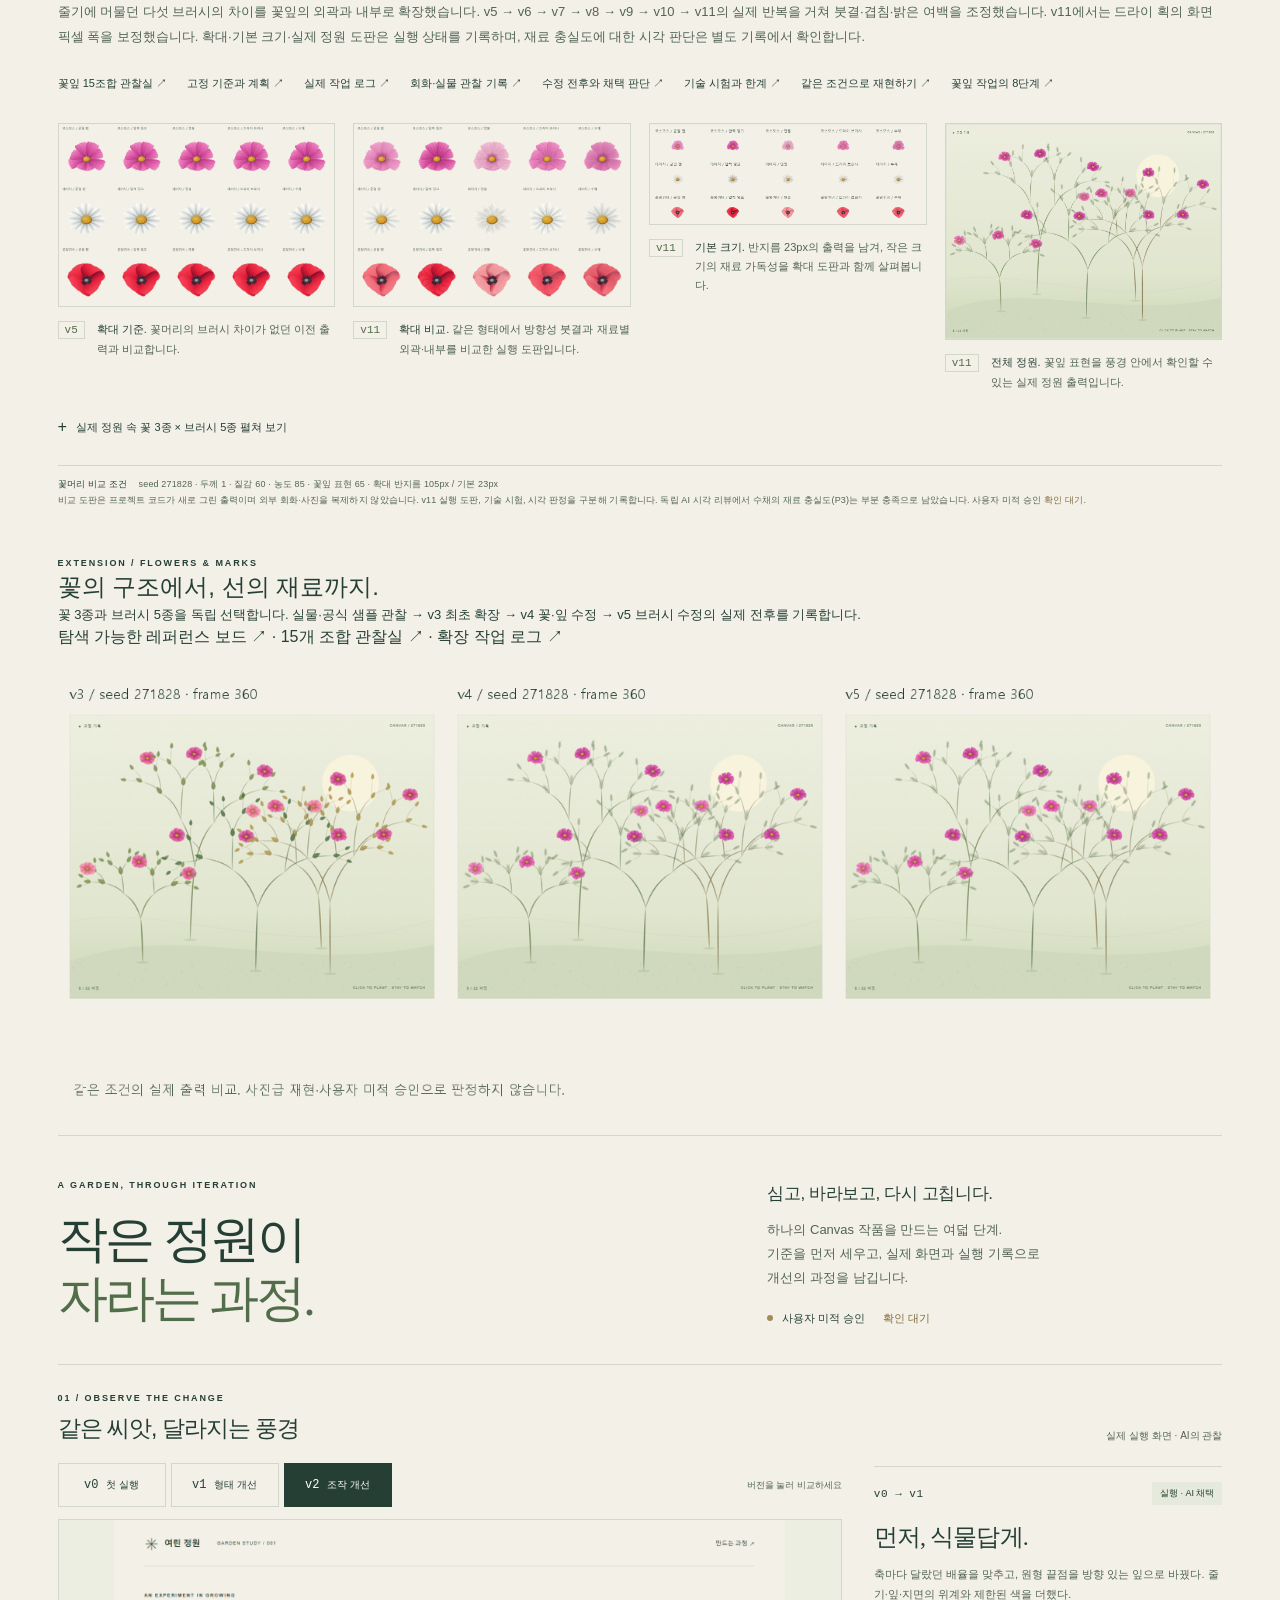
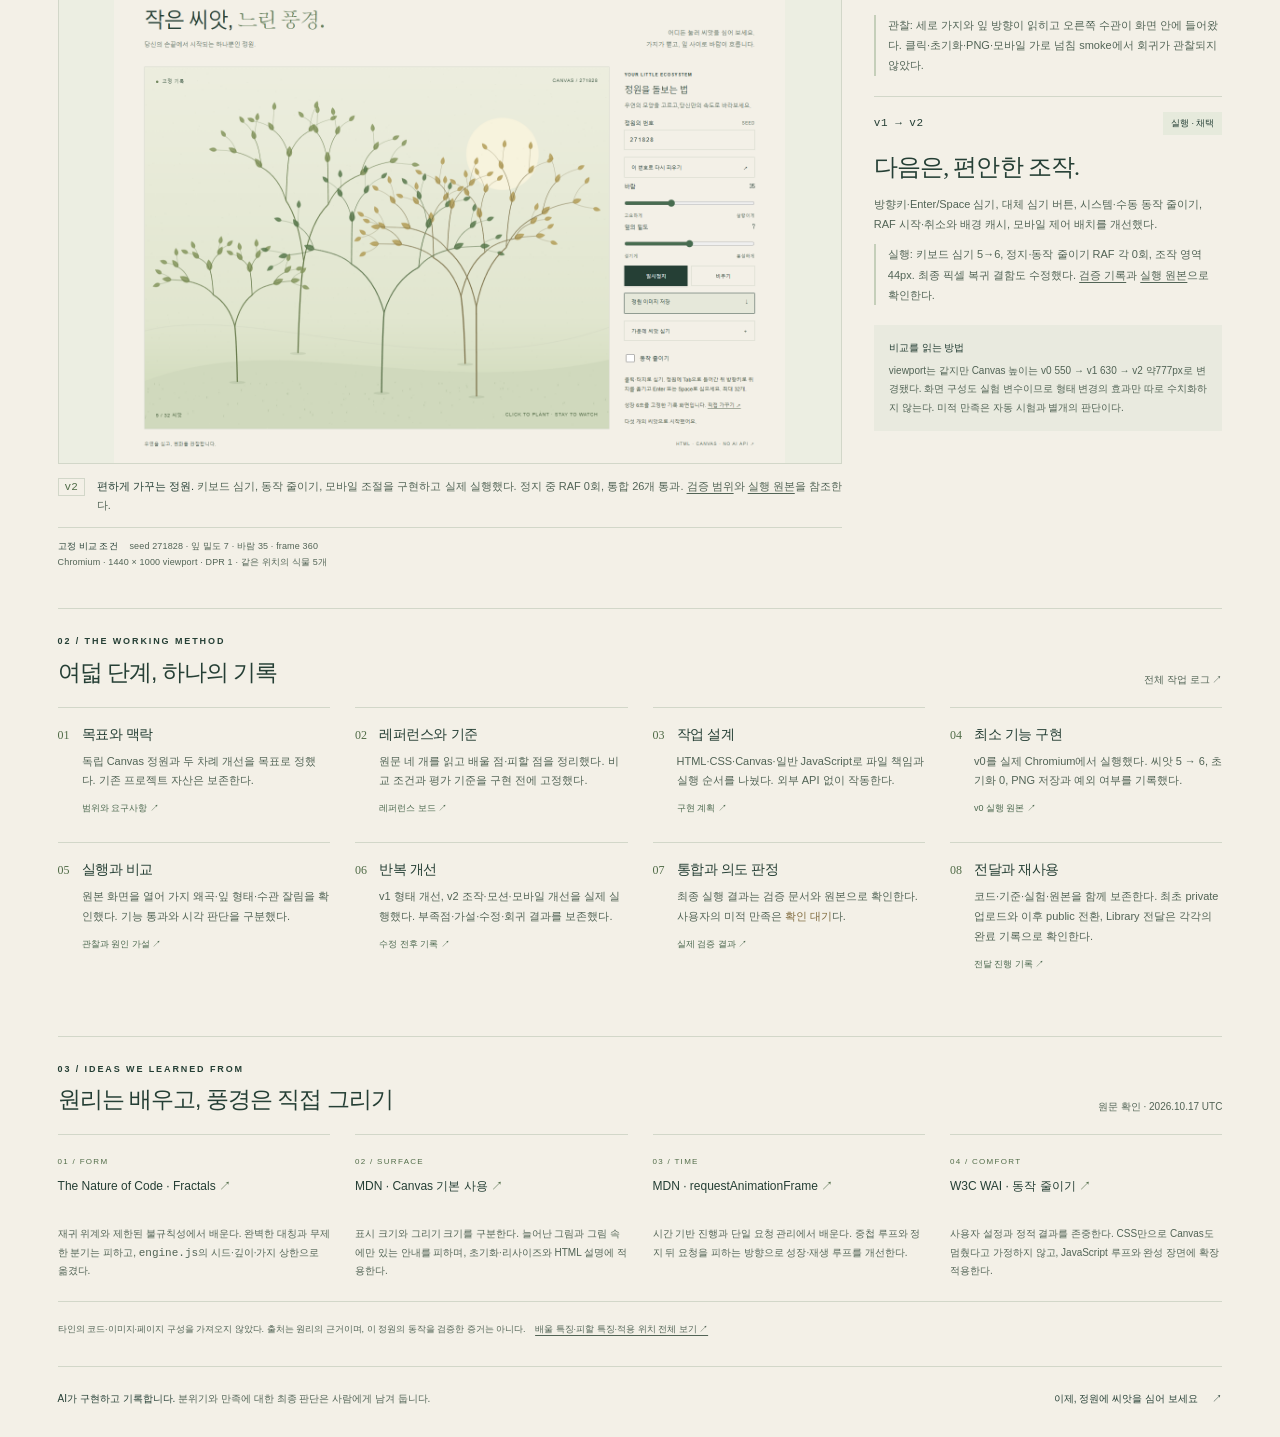
==== commit 89172d87: "docs: verify final ink garden evidence and publication privacy" ====
--- a/process.html
+++ b/process.html
@@ -7,6 +7,19 @@
   <title>작은 정원 — 만드는 과정</title>
   <link rel="icon" href="data:,">
   <link rel="stylesheet" href="process.css">
+  <style>
+    .switch-labels label{min-height:44px}
+    details>summary{display:flex;align-items:center;min-height:44px;box-sizing:border-box;cursor:pointer}
+    details>summary::before{content:"+";flex:none;margin-right:9px;font:16px Consolas,monospace}
+    details[open]>summary::before{content:"−"}
+    .ink-study-copy{font-size:13px;line-height:1.9;color:var(--muted)}
+    .ink-links{display:flex;flex-wrap:wrap;gap:4px 20px;font-size:11px;line-height:1.8;margin:12px 0}
+    .ink-links a,#petal-brush-study nav a{display:inline-flex;align-items:center;min-height:44px;padding:8px 0;box-sizing:border-box}
+    .ink-figure{margin:18px 0 0;min-width:0}.ink-figure img{display:block;width:100%;height:auto;border:1px solid var(--line)}
+    .ink-gallery{display:grid;grid-template-columns:repeat(auto-fit,minmax(min(100%,300px),1fr));gap:18px}
+    .ink-study details{font-size:11px;line-height:1.8;margin-top:12px}.ink-study summary{padding:8px 0}
+    .ink-status{font-size:12px;line-height:1.9;color:var(--muted);margin:16px 0}
+  </style>
 </head>
 <body>
   <a class="skip-link" href="#process">본문으로 건너뛰기</a>
@@ -17,10 +30,59 @@
     </header>
 
     <main id="process">
+      <!-- INK-STUDY-UPDATE:START -->
+      <section class="workflow ink-study" id="ink-study" aria-labelledby="ink-study-title" style="margin-top:24px;padding-bottom:25px">
+        <div class="section-heading">
+          <div><p class="eyebrow">LATEST / INK &amp; TINT STUDY</p><h2 id="ink-study-title">꽃을 받치는 줄기, 사이에 남는 종이.</h2></div>
+          <span class="pill">v12 → v13 → v14</span>
+        </div>
+        <p class="ink-study-copy">꽃머리 아래의 몸체를 다시 구성하고 수묵·담채와 꽃잎 색 선택을 더했습니다. 공식 회화 3점의 실제 이미지와 출처를 먼저 관찰한 뒤 v12를 실행했습니다. 반복 부채꼴 잎과 중앙 과밀을 보고 v13에서 종별 잎·구도를, 옅은 연결과 균일한 면을 보고 v14에서 먹의 농담·재료별 구조선을 고쳤습니다. 각 단계의 원본 PNG와 소스 태그를 보존합니다.</p>
+        <nav class="ink-links" aria-label="수묵 담채 작업 자료">
+          <a href="index.html">v14 정원 열기 ↗</a>
+          <a href="docs/ink/plan.md">고정 기준 I1~I6 ↗</a>
+          <a href="docs/ink/log.md">실제 작업 로그 ↗</a>
+          <a href="docs/ink/reference-observations.md">공식 작품 관찰 ↗</a>
+          <a href="docs/ink/comparison.md">전후 비교와 채택 ↗</a>
+          <a href="docs/ink/visual-review.md">독립 AI 시각 리뷰 ↗</a>
+          <a href="docs/ink/code-review.md">독립 코드 리뷰 ↗</a>
+          <a href="docs/ink/tests.md">시험과 한계 ↗</a>
+          <a href="docs/ink/reproduce.md">같은 조건 실행 ↗</a>
+          <a href="docs/ink/eight-stages.md">이번 작업의 8단계 ↗</a>
+          <a href="docs/ink/delivery.md">실제 전달 상태 ↗</a>
+          <a href="docs/ink/ai-boundary.md">AI와 사람의 경계 ↗</a>
+        </nav>
+        <figure class="ink-figure">
+          <a href="evidence/ink/evolution.png" aria-label="v12 v13 v14 전체 정원 비교 도판 열기"><img src="evidence/ink/evolution.png" alt="v12의 반복 잎군, v13의 열린 구조, v14의 먹 농담을 비교한 실제 정원 도판. 패널은 비율을 유지해 축소함." loading="lazy"></a>
+          <figcaption><span class="frame-number">v12–14</span><span><strong>실행 후 두 차례 개선.</strong> 자체 생성한 전체 정원 화면을 비율을 유지해 축소했습니다. 원본: <a href="evidence/ink/v12-garden.png">v12</a> · <a href="evidence/ink/v13-garden.png">v13</a> · <a href="evidence/ink/v14-garden.png">v14</a>. seed271828 · frame360 · 밀도7 · 바람35 · 압력 먹 · 담채 기본색.</span></figcaption>
+        </figure>
+        <div class="ink-gallery">
+          <figure class="ink-figure">
+            <a href="evidence/ink/color-modes.png" aria-label="v14 수묵 장미색 청색 비교 도판 열기"><img src="evidence/ink/color-modes.png" alt="같은 v14 정원의 무채색 수묵, 장미색 담채, 청색 담채 실제 출력 비교. 패널은 축소함." loading="lazy"></a>
+            <figcaption><span class="frame-number">색</span><span><strong>수묵과 선택색 담채.</strong> 색 선택값은 수묵 중에도 보관합니다. 기본색 복원은 선택한 종을 따르며 PNG에도 현재 색이 반영됩니다.</span></figcaption>
+          </figure>
+          <figure class="ink-figure">
+            <a href="evidence/ink/plant-evolution.png" aria-label="v12 재캡처와 v13 v14 단독 식물 비교 도판 열기"><img src="evidence/ink/plant-evolution.png" alt="재료 seed를 교정한 v12-r2와 v13 v14의 전체 식물 비교. 패널은 축소함." loading="lazy"></a>
+            <figcaption><span class="frame-number">몸체</span><span><strong>잎군·연결·농담.</strong> 첫 단독 캡처의 재료 seed 누락을 고친 v12-r2를 기준으로 비교했습니다. 원본과 QA 교정의 경위는 <a href="docs/ink/comparison.md">비교 기록</a>에 남겼습니다.</span></figcaption>
+          </figure>
+        </div>
+        <details>
+          <summary>v14의 종별 전체 식물·다섯 브러시·모바일 원본 펼쳐 보기</summary>
+          <div class="ink-gallery">
+            <figure class="ink-figure"><a href="evidence/ink/v14-plants.png"><img src="evidence/ink/v14-plants.png" alt="v14 코스모스 데이지 개양귀비 세 종의 실제 전체 식물 도판" loading="lazy"></a><figcaption><span class="frame-number">3종</span><span>같은 모델·재료 seed271828의 실제 Canvas. 코스모스 분할 잎, 데이지 긴 잎, 개양귀비 갈래 잎을 구분합니다.</span></figcaption></figure>
+            <figure class="ink-figure"><a href="evidence/ink/v14-brushes.png"><img src="evidence/ink/v14-brushes.png" alt="v14 전체 코스모스의 펜 먹 연필 드라이 수채 다섯 브러시 비교" loading="lazy"></a><figcaption><span class="frame-number">5재료</span><span>같은 전체 식물의 브러시 비교. 작은 결의 차이는 원본을 열어 관찰합니다.</span></figcaption></figure>
+            <figure class="ink-figure"><a href="evidence/ink/v14-mobile.png"><img src="evidence/ink/v14-mobile.png" alt="390 곱하기 844 뷰포트 터치 에뮬레이션의 v14 모바일 전체 화면" loading="lazy"></a><figcaption><span class="frame-number">모바일</span><span>390×844 뷰포트·터치 에뮬레이션입니다. 실제 휴대전화 검증과 구분합니다.</span></figcaption></figure>
+          </div>
+        </details>
+        <nav class="ink-links" aria-label="추가 실제 실행 증거"><a href="evidence/ink/v14-materials.png">전체 식물15조합 원본 ↗</a><a href="evidence/ink/v14-materials-closeups.png">꽃목·잎군 원배율 근접 ↗</a><a href="evidence/ink/growth-before-after.png">성장 연결 실제 전후 ↗</a><a href="evidence/ink/growth-raster.json">성장 캡처 조건 ↗</a></nav>
+        <p class="ink-status">제작자와 독립 AI 리뷰는 연결 I1·구도 I2·색 범위 I4를 채택했습니다. 먹과 종이 I3은 <strong>부분 채택</strong>입니다. 넓은 잎의 평평한 벡터 면과 제한된 실제 먹 번짐은 남습니다. 성장 중 잎자루가 닿기 전 잎이 나타나던 문제는 v14에서 수정했습니다. <a href="evidence/ink/growth-connection.json">기하·실제 타이밍 함수5/5</a>·<a href="evidence/ink/unit.tap">Node23/23</a>·<a href="evidence/ink/v14-final-checks.json">기능127/127</a>·<a href="evidence/ink/v14-final-accessibility.json">접근17/17</a>·<a href="evidence/ink/v14-materials.json">전체 식물/근접52/52</a>·<a href="evidence/ink/final-r2-site-checks.json">페이지132/132</a>를 확인했습니다. <a href="evidence/ink/stress.json">최대 장면 관찰</a>에서 캐시를 다시 만드는 선택 변경은 약0.97초까지 걸렸습니다. 출처/이력 감사·원격 전달은 실제 후속 결과로 확인합니다.</p>
+        <p class="protocol"><span>근거와 승인</span> v12 <code>d63b83b</code> · v13 <code>6dfb850</code> · v14 <code>ff638fa</code>. 비교 패널은 자체 캡처를 축소한 편집 도판이며 원본을 따로 보존합니다. 외부 회화 픽셀은 포함하지 않습니다. 기술 통과·AI 시각 판정·공개 업로드는 사람의 취향 승인과 별개입니다. 사용자 직접 미적 승인 <strong style="color:var(--ochre);font-weight:500">확인 대기</strong>.</p>
+      </section>
+      <!-- INK-STUDY-UPDATE:END -->
+
       <!-- PETAL-STUDY-UPDATE:START -->
       <section class="workflow" id="petal-brush-study" aria-labelledby="petal-brush-title" style="margin-top:24px;padding-bottom:25px">
         <div class="section-heading">
-          <div><p class="eyebrow">LATEST / PETAL BRUSH STUDY</p><h2 id="petal-brush-title">꽃잎에도, 브러시의 결을.</h2></div>
+          <div><p class="eyebrow">EARLIER / PETAL BRUSH STUDY</p><h2 id="petal-brush-title">꽃잎에도, 브러시의 결을.</h2></div>
           <span class="pill">v11 실행 도판</span>
         </div>
         <p style="font-size:13px;line-height:1.9;color:var(--muted)">줄기에 머물던 다섯 브러시의 차이를 꽃잎의 외곽과 내부로 확장했습니다. v5 → v6 → v7 → v8 → v9 → v10 → v11의 실제 반복을 거쳐 붓결·겹침·밝은 여백을 조정했습니다. v11에서는 드라이 획의 화면 픽셀 폭을 보정했습니다. 확대·기본 크기·실제 정원 도판은 실행 상태를 기록하며, 재료 충실도에 대한 시각 판단은 별도 기록에서 확인합니다.</p>
@@ -142,7 +204,7 @@
           <li><span class="step-number">05</span><div><h3>실행과 비교</h3><p>원본 화면을 열어 가지 왜곡·잎 형태·수관 잘림을 확인했다. 기능 통과와 시각 판단을 구분했다.</p><a href="docs/experiments.md">관찰과 원인 가설 ↗</a></div></li>
           <li><span class="step-number">06</span><div><h3>반복 개선</h3><p>v1 형태 개선, v2 조작·모션·모바일 개선을 실제 실행했다. 부족점·가설·수정·회귀 결과를 보존했다.</p><a href="docs/experiments.md">수정 전후 기록 ↗</a></div></li>
           <li><span class="step-number">07</span><div><h3>통합과 의도 판정</h3><p>최종 실행 결과는 검증 문서와 원본으로 확인한다. 사용자의 미적 만족은 <strong>확인 대기</strong>다.</p><a href="docs/tests.md">실제 검증 결과 ↗</a></div></li>
-          <li><span class="step-number">08</span><div><h3>전달과 재사용</h3><p>코드·기준·실험·원본을 함께 보존한다. private 저장소와 Library 전달은 완료 기록으로 확인한다.</p><a href="docs/log.md">전달 진행 기록 ↗</a></div></li>
+          <li><span class="step-number">08</span><div><h3>전달과 재사용</h3><p>코드·기준·실험·원본을 함께 보존한다. 최초 private 업로드와 이후 public 전환, Library 전달은 각각의 완료 기록으로 확인한다.</p><a href="docs/log.md">전달 진행 기록 ↗</a></div></li>
         </ol>
       </section>
 
